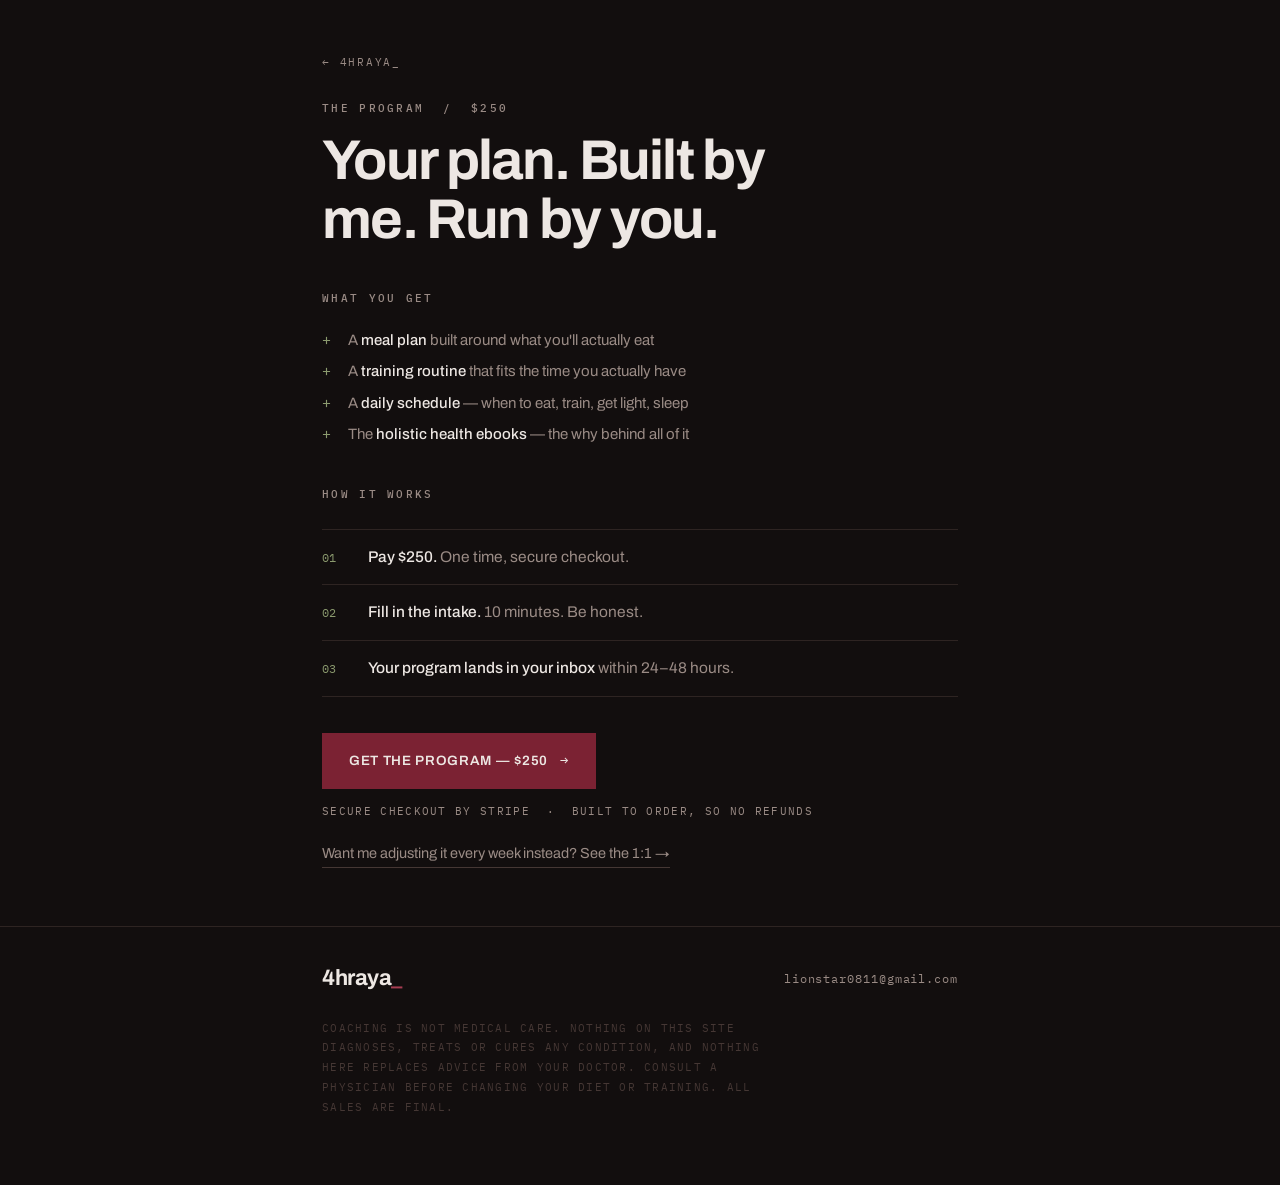
==== program.html @ d384ab8c "Site update 2026-10-09 Co-Authored-By: Claude Opus 5.5 <noreply@anthropic.com>" ====
<!doctype html>
<html lang="en">
<head>
<meta charset="utf-8">
<meta name="viewport" content="width=device-width, initial-scale=1">
<title>The Program — 4hraya</title>
<meta name="description" content="A meal plan, training routine and daily schedule built for you from your intake, plus the holistic health ebooks. $250, delivered in 24–48 hours.">
<link rel="stylesheet" href="https://fonts.googleapis.com/css2?family=Archivo:wght@400;500;600;700&family=IBM+Plex+Mono:wght@400;500&display=swap">
<link rel="stylesheet" href="site.css">
</head>
<body>

<main>
  <section class="wrap narrow" style="border-bottom:0; padding-top:48px">
    <a class="back" href="index.html">&larr; 4hraya_</a>
    <div class="label">The Program &nbsp;/&nbsp; $250</div>
    <h1 class="page">Your plan. Built by me. Run by you.</h1>

    <!-- VIDEO: put the YouTube video id in data-yt, e.g. data-yt="dQw4w9WgXcQ" -->
    <div class="vsl" data-yt="" aria-label="What's in the program">
      <canvas class="contour" data-seed="4471" aria-hidden="true"></canvas>
      <div class="ph"><div class="play"></div><div class="label">Watch first &nbsp;·&nbsp; 3 min</div></div>
    </div>

    <div class="label" style="margin-top:40px">What you get</div>
    <ul class="ticks" style="margin-bottom:0">
      <li><span>A <b>meal plan</b> built around what you'll actually eat</span></li>
      <li><span>A <b>training routine</b> that fits the time you actually have</span></li>
      <li><span>A <b>daily schedule</b> — when to eat, train, get light, sleep</span></li>
      <li><span>The <b>holistic health ebooks</b> — the why behind all of it</span></li>
    </ul>

    <div class="label" style="margin-top:40px">How it works</div>
    <ol class="steps">
      <li><span class="m">01</span><span><b>Pay $250.</b> One time, secure checkout.</span></li>
      <li><span class="m">02</span><span><b>Fill in the intake.</b> 10 minutes. Be honest.</span></li>
      <li><span class="m">03</span><span><b>Your program lands in your inbox</b> within 24–48 hours.</span></li>
    </ol>

    <div style="margin-top:36px">
      <a class="btn" href="https://buy.stripe.com/8x29AT3Bs9b0bhkcXzbQY05">Get the program — $250 <span class="a">&rarr;</span></a>
      <div class="terms">Secure checkout by Stripe &nbsp;·&nbsp; Built to order, so no refunds</div>
    </div>

    <a class="alt" href="call.html">Want me adjusting it every week instead? See the 1:1 &rarr;</a>
  </section>
</main>

<footer>
  <div class="wrap narrow">
    <div class="foot">
      <a class="mark" href="index.html">4hraya<i>_</i></a>
      <a class="contact" href="mailto:lionstar0811@gmail.com">lionstar0811@gmail.com</a>
    </div>
    <p class="fine">COACHING IS NOT MEDICAL CARE. NOTHING ON THIS SITE DIAGNOSES, TREATS OR CURES ANY CONDITION, AND NOTHING HERE REPLACES ADVICE FROM YOUR DOCTOR. CONSULT A PHYSICIAN BEFORE CHANGING YOUR DIET OR TRAINING. ALL SALES ARE FINAL.</p>
  </div>
</footer>

<script src="site.js"></script>
</body>
</html>
---- site.css ----
:root {
  --pitch:#120E0E; --umber:#1C1615; --sediment:#2E2422; --scree:#453734;
  --ash:#9A8B85; --chalk:#EDE7E3;
  --wine:#7B2233; --claret:#A63D52; --brass:#C08A3E; --moss:#8B9A6E;
  --sans:Archivo,"Helvetica Neue",Arial,sans-serif;
  --mono:"IBM Plex Mono",ui-monospace,Menlo,Consolas,monospace;
}
*{box-sizing:border-box}
html{scroll-behavior:smooth}
@media (prefers-reduced-motion:reduce){html{scroll-behavior:auto}}

body{
  margin:0; background:var(--pitch); color:var(--chalk);
  font-family:var(--sans); font-size:16px; line-height:1.6;
  -webkit-font-smoothing:antialiased;
}
.wrap{max-width:860px; margin:0 auto; padding-inline:22px}
.narrow{max-width:680px}

.label{
  font-family:var(--mono); font-size:10.5px; font-weight:500;
  letter-spacing:.22em; text-transform:uppercase; color:var(--ash);
}
a{color:inherit}

/* buttons */
.btn{
  display:inline-flex; align-items:center; gap:12px;
  background:var(--wine); color:var(--chalk); text-decoration:none;
  font-size:13.5px; font-weight:600; letter-spacing:.05em; text-transform:uppercase;
  padding:16px 26px; border:1px solid var(--wine);
}
.btn:hover{background:var(--claret); border-color:var(--claret)}
.btn:focus-visible{outline:2px solid var(--brass); outline-offset:3px}
.btn .a{font-family:var(--mono); font-weight:400}
.btn.ghost{background:transparent; border-color:var(--scree)}
.btn.ghost:hover{background:transparent; border-color:var(--claret)}
.ctas{display:flex; flex-wrap:wrap; gap:12px}
.cta-note{font-family:var(--mono); font-size:11px; letter-spacing:.14em; color:var(--ash); margin-top:14px; text-transform:uppercase}

/* type */
h1{margin:16px 0 0; text-wrap:balance}
h1 .set{display:block; font-size:clamp(20px,3.6vw,30px); font-weight:500; color:var(--ash); letter-spacing:-.01em; line-height:1.2}
h1 .pay{display:block; font-size:clamp(44px,9vw,84px); font-weight:700; letter-spacing:-.035em; line-height:1.0; margin-top:6px}
h1.page{font-size:clamp(34px,6.5vw,56px); font-weight:700; letter-spacing:-.03em; line-height:1.05}
h2{font-size:clamp(26px,4.4vw,38px); font-weight:700; letter-spacing:-.025em; line-height:1.1; margin:10px 0 0; text-wrap:balance}
.lede{max-width:46ch; font-size:clamp(16px,2.2vw,18.5px); margin:24px 0 32px; color:var(--chalk)}
.lede b{font-weight:500; color:var(--brass)}
.body{max-width:52ch; margin:18px 0 0; color:var(--ash)}
.body strong{color:var(--chalk); font-weight:500}

/* hero */
.hero{position:relative; overflow:hidden; border-bottom:1px solid var(--sediment)}
.contour{position:absolute; inset:0; width:100%; height:100%}
.hero-in{position:relative; padding-block:76px 64px}

section{padding-block:58px; border-bottom:1px solid var(--sediment)}

/* readout rows */
.rows{margin-top:30px; border-top:1px solid var(--sediment)}
.row{display:grid; grid-template-columns:130px 1fr; gap:20px; padding:16px 0; border-bottom:1px solid var(--sediment); align-items:baseline}
.row .k{font-family:var(--mono); font-size:11px; letter-spacing:.18em; color:var(--scree); text-transform:uppercase}
.row .v{font-size:17px; font-weight:500}
.row .v span{color:var(--ash); font-weight:400}

/* offers */
.offers{display:grid; grid-template-columns:1fr 1fr; gap:18px; margin-top:30px}
.offer{background:var(--umber); border:1px solid var(--sediment); padding:28px 26px 30px; display:flex; flex-direction:column}
.offer.main{border-top:3px solid var(--wine)}
.offer h3{margin:10px 0 0; font-size:22px; font-weight:700; letter-spacing:-.02em; line-height:1.15}
.fig{font-family:var(--mono); font-size:40px; font-weight:500; letter-spacing:-.02em; margin-top:16px; font-variant-numeric:tabular-nums}
.per{font-family:var(--mono); font-size:11px; letter-spacing:.16em; color:var(--ash); text-transform:uppercase; margin-top:4px}
.ticks{list-style:none; margin:22px 0 26px; padding:0; display:flex; flex-direction:column; gap:9px; flex:1}
.ticks li{display:grid; grid-template-columns:18px 1fr; gap:8px; color:var(--ash); font-size:15px; line-height:1.5}
.ticks li::before{content:"+"; font-family:var(--mono); color:var(--moss)}
.ticks li.no::before{content:"\00d7"; color:var(--scree)}
.ticks li b{color:var(--chalk); font-weight:500}
.offer .btn{align-self:flex-start}

/* video */
.vsl{position:relative; aspect-ratio:16/9; margin-top:30px; background:var(--umber); border:1px solid var(--sediment); overflow:hidden}
.vsl iframe{position:absolute; inset:0; width:100%; height:100%; border:0}
.vsl .ph{position:absolute; inset:0; display:flex; flex-direction:column; align-items:center; justify-content:center; gap:14px}
.vsl .play{width:64px; height:64px; border-radius:50%; border:1px solid var(--scree); display:grid; place-items:center}
.vsl .play::after{content:""; border-left:16px solid var(--chalk); border-top:10px solid transparent; border-bottom:10px solid transparent; margin-left:4px}

/* steps */
.steps{list-style:none; margin:26px 0 0; padding:0; border-top:1px solid var(--sediment)}
.steps li{display:grid; grid-template-columns:34px 1fr; gap:12px; padding:15px 0; border-bottom:1px solid var(--sediment); color:var(--ash); font-size:15.5px}
.steps .m{font-family:var(--mono); font-size:12px; color:var(--moss); padding-top:3px}
.steps b{color:var(--chalk); font-weight:500}

.terms{font-family:var(--mono); font-size:11px; letter-spacing:.12em; color:var(--ash); text-transform:uppercase; margin-top:14px}
.back{display:inline-block; font-family:var(--mono); font-size:11px; letter-spacing:.16em; text-transform:uppercase; color:var(--ash); text-decoration:none; margin-bottom:28px}
.back:hover{color:var(--chalk)}
.alt{display:inline-block; margin-top:22px; font-size:14.5px; color:var(--ash); text-decoration:none; border-bottom:1px solid var(--scree); padding-bottom:2px}
.alt:hover{color:var(--chalk); border-color:var(--claret)}

/* close + footer */
.close{position:relative; overflow:hidden; border-bottom:0}
.close-in{position:relative; padding-block:66px 74px}
footer{padding-block:34px 56px; border-top:1px solid var(--sediment)}
.foot{display:flex; align-items:center; justify-content:space-between; gap:20px; flex-wrap:wrap}
.mark{font-size:22px; font-weight:700; letter-spacing:-.02em; text-decoration:none}
.mark i{font-style:normal; color:var(--claret)}
.contact{font-family:var(--mono); font-size:11.5px; letter-spacing:.08em; color:var(--ash); text-decoration:none}
.contact:hover{color:var(--chalk)}
.fine{font-family:var(--mono); font-size:10.5px; letter-spacing:.12em; color:var(--scree); max-width:64ch; margin-top:22px; line-height:1.9}

@media (max-width:720px){ .offers{grid-template-columns:1fr} }
@media (max-width:560px){
  .row{grid-template-columns:1fr; gap:4px}
  .ctas .btn{width:100%; justify-content:center}
}
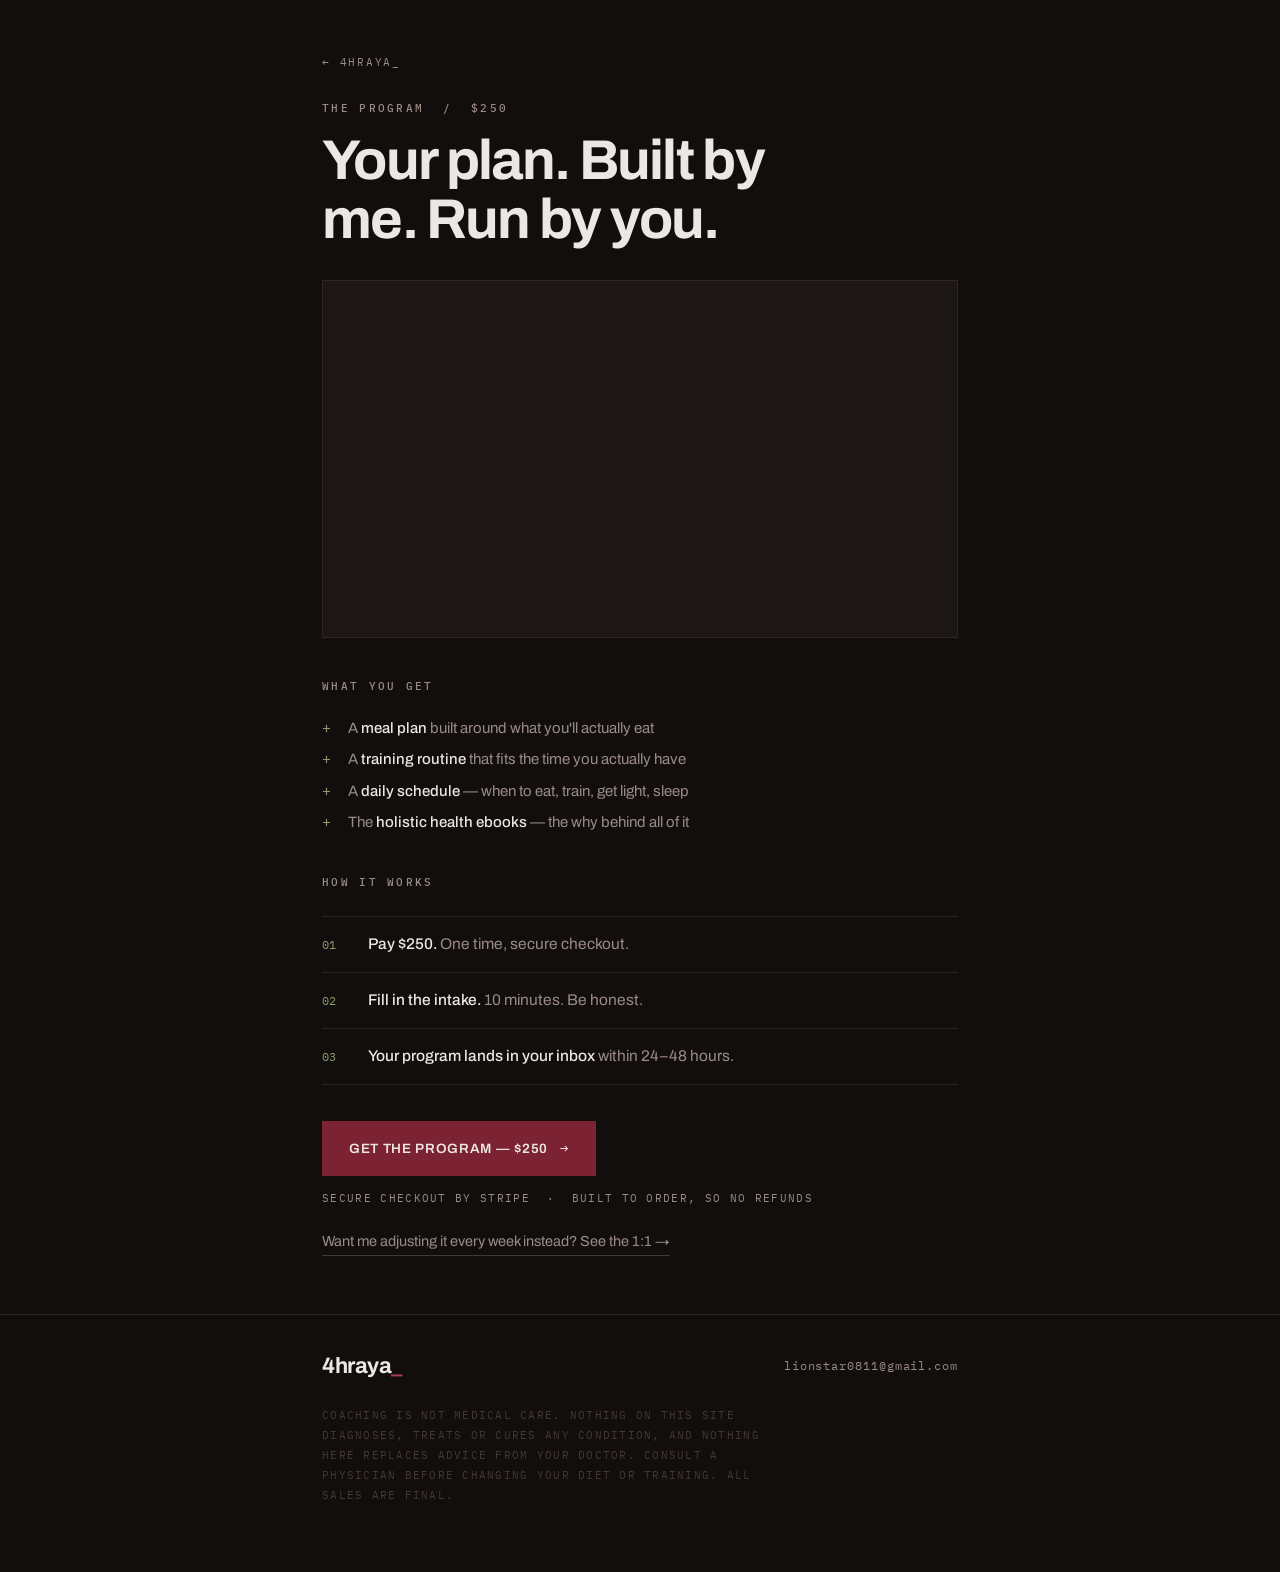
==== commit 510d803f: "Site update 2026-10-16 Co-Authored-By: Claude Opus 5.5 <noreply@anthropic.com>" ====
--- a/program.html
+++ b/program.html
@@ -17,7 +17,7 @@
     <h1 class="page">Your plan. Built by me. Run by you.</h1>
 
     <!-- VIDEO: put the YouTube video id in data-yt, e.g. data-yt="dQw4w9WgXcQ" -->
-    <div class="vsl" data-yt="" aria-label="What's in the program">
+    <div class="vsl" data-yt="_ki_xk00nK0" aria-label="What's in the program">
       <canvas class="contour" data-seed="4471" aria-hidden="true"></canvas>
       <div class="ph"><div class="play"></div><div class="label">Watch first &nbsp;·&nbsp; 3 min</div></div>
     </div>
